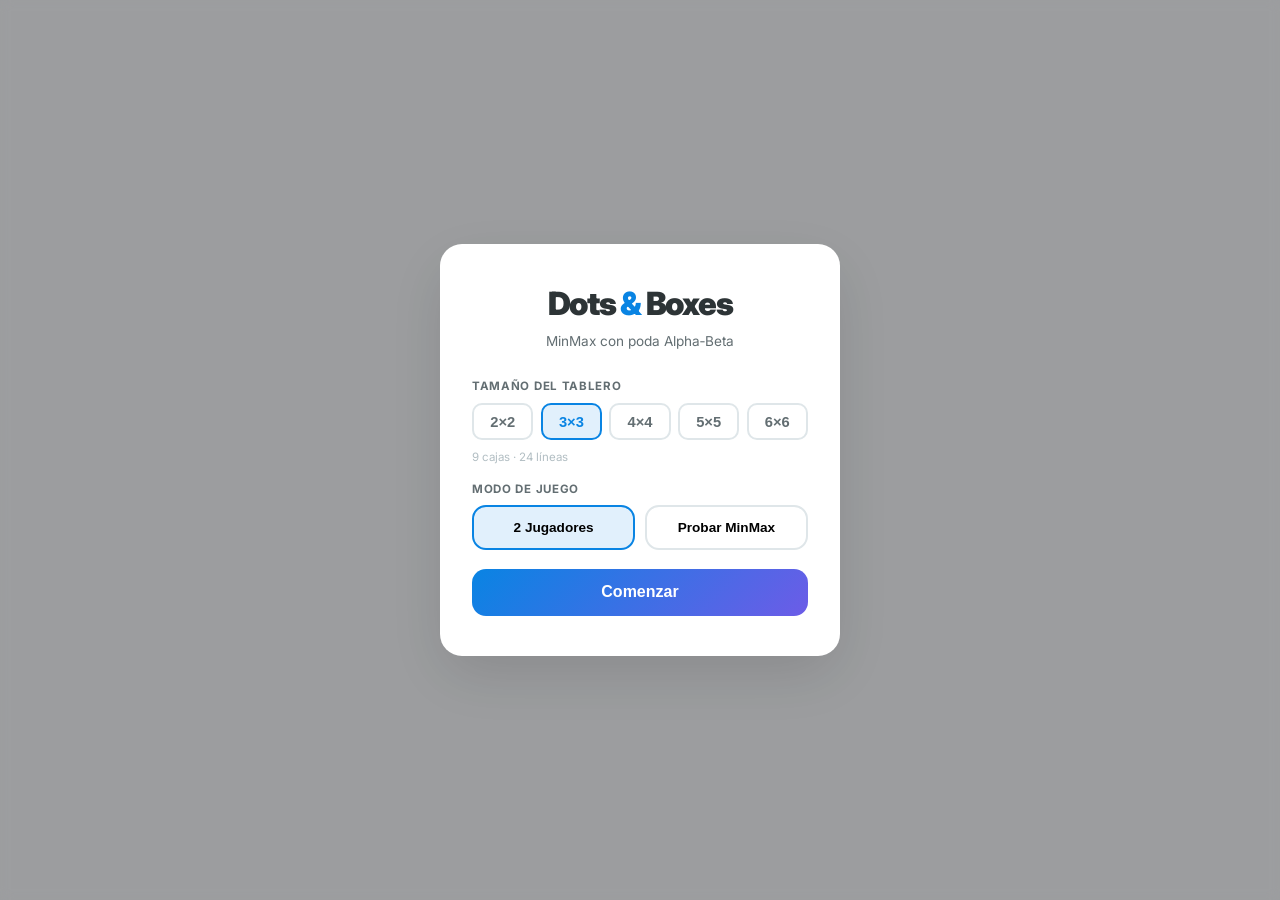
==== index.html @ 19cf9983 "Juego completo implementado sin MinMax" ====
<!DOCTYPE html>
<html lang="es">
<head>
<meta charset="UTF-8">
<meta name="viewport" content="width=device-width,initial-scale=1.0">
<title>Dots &amp; Boxes — MinMax</title>
<link rel="stylesheet" href="styles.css">
<link rel="preconnect" href="https://fonts.googleapis.com">
<link href="https://fonts.googleapis.com/css2?family=Inter:wght@400;600;700;900&display=swap" rel="stylesheet">
</head>
<body>

<div id="settings-screen">
  <div class="settings-card">
    <h1 class="logo">Dots <span>&amp;</span> Boxes</h1>
    <p class="subtitle">MinMax con poda Alpha‑Beta</p>

    <label class="field-label">Tamaño del tablero</label>
    <div class="size-row" id="size-row"></div>
    <span class="hint" id="hint-stats">9 cajas · 24 líneas</span>

    <label class="field-label">Modo de juego</label>
    <div class="mode-row">
      <button class="mode-btn selected" data-mode="pvp" onclick="seleccionarModo('pvp')">2 Jugadores</button>
      <button class="mode-btn" data-mode="pve" onclick="seleccionarModo('pve')">Probar MinMax</button>
    </div>

    <div id="ai-options" style="display:none">
      <label class="field-label">Tú juegas como</label>
      <div class="color-row">
        <button class="color-btn color-blue selected" onclick="seleccionarColorHumano('blue')"><span class="cdot blue-d"></span>Azul (primero)</button>
        <button class="color-btn color-red" onclick="seleccionarColorHumano('red')"><span class="cdot red-d"></span>Rojo</button>
      </div>
    </div>

    <button class="start-btn" onclick="iniciarJuego()">Comenzar</button>
  </div>
</div>

<div id="game-screen" class="hidden">
  <header class="top-bar">
    <h2 class="title">Dots &amp; Boxes</h2>
    <button class="btn-outline" onclick="mostrarConfiguracion()">Nueva partida</button>
  </header>

  <div class="score-panel">
    <div class="score-card sc-blue" id="sc-blue">
      <span class="sc-dot blue-d"></span>
      <div class="sc-info">
        <span class="sc-name" id="name-blue">Azul</span>
        <span class="sc-val" id="score-blue">0</span>
      </div>
    </div>
    <div class="status-center">
      <div id="thinking" class="thinking hidden"><span></span><span></span><span></span></div>
      <span id="status-text">Turno de Azul</span>
    </div>
    <div class="score-card sc-red" id="sc-red">
      <div class="sc-info">
        <span class="sc-name" id="name-red">Rojo</span>
        <span class="sc-val" id="score-red">0</span>
      </div>
      <span class="sc-dot red-d"></span>
    </div>
  </div>

  <div class="board-wrap">
    <canvas id="board"></canvas>
  </div>

  <div id="game-over-bar" class="hidden">
    <button class="btn-play-again" onclick="mostrarConfiguracion()">Jugar de nuevo</button>
  </div>

  <footer class="foot">MinMax α‑β · Dots &amp; Boxes</footer>
</div>

<script src="logicaJuego.js"></script>
<script src="ui.js"></script>
</body>
</html>
---- styles.css ----
*, *::before, *::after { box-sizing: border-box; margin: 0; padding: 0; }

body {
  font-family: 'Inter', system-ui, -apple-system, sans-serif;
  background: #f0f2f5;
  color: #2d3436;
  min-height: 100vh;
  display: flex;
  flex-direction: column;
  align-items: center;
}

.hidden { display: none !important; }

:root {
  --blue:  #0984e3;
  --blue-bg: rgba(9,132,227,.12);
  --red:   #e17055;
  --red-bg: rgba(225,112,85,.12);
  --gray:  #636e72;
  --border: #dfe6e9;
  --bg:    #f0f2f5;
}

#settings-screen {
  position: fixed; inset: 0;
  background: rgba(0,0,0,.35);
  backdrop-filter: blur(6px);
  display: flex; align-items: center; justify-content: center;
  z-index: 100;
  animation: fadeIn .25s ease;
}

.settings-card {
  background: #fff;
  border-radius: 22px;
  padding: 2.5rem 2rem;
  width: 92%; max-width: 400px;
  box-shadow: 0 20px 60px rgba(0,0,0,.12);
  animation: slideUp .35s cubic-bezier(.34,1.56,.64,1);
  display: flex; flex-direction: column; align-items: stretch; gap: .6rem;
  text-align: center;
}

.logo {
  text-align: center; font-size: 2rem; font-weight: 900;
  letter-spacing: -.04em;
}
.logo span { color: var(--blue); }

.subtitle {
  text-align: center; color: var(--gray); font-size: .85rem;
  margin-bottom: .8rem;
}

.field-label {
  font-size: .72rem; font-weight: 700; text-transform: uppercase;
  letter-spacing: .06em; color: var(--gray); margin-top: .5rem;
  text-align: left;
}

.hint {
  font-size: .72rem; color: #b2bec3; text-align: left;
}

.size-row { display: flex; gap: .45rem; }
.size-btn {
  flex: 1; padding: .55rem; border: 2px solid var(--border);
  border-radius: 10px; background: #fff; font-weight: 700;
  font-size: .92rem; color: var(--gray); cursor: pointer;
  transition: .15s;
}
.size-btn:hover { border-color: #b2bec3; }
.size-btn.selected { border-color: var(--blue); color: var(--blue); background: var(--blue-bg); }

.mode-row { display: flex; gap: .6rem; }
.mode-btn {
  flex: 1; padding: .8rem; border: 2px solid var(--border);
  border-radius: 14px; background: #fff; font-weight: 700;
  font-size: .85rem; cursor: pointer; transition: .15s;
}
.mode-btn:hover { border-color: #b2bec3; }
.mode-btn.selected { border-color: var(--blue); background: var(--blue-bg); }

.mode-disabled {
  opacity: .45;
  cursor: not-allowed;
  background: #f8f9fa;
}

.color-row { display: flex; gap: .6rem; }
.color-btn {
  flex: 1; display: flex; align-items: center; gap: .45rem;
  padding: .65rem .9rem; border: 2px solid var(--border);
  border-radius: 12px; background: #fff; font-weight: 600;
  font-size: .82rem; cursor: pointer; transition: .15s;
}
.color-btn:hover { border-color: #b2bec3; }
.color-btn.selected.color-blue { border-color: var(--blue); background: var(--blue-bg); }
.color-btn.selected.color-red  { border-color: var(--red);  background: var(--red-bg);  }

.cdot { width: 11px; height: 11px; border-radius: 50%; flex-shrink: 0; }
.blue-d { background: var(--blue); }
.red-d  { background: var(--red);  }

.start-btn {
  margin-top: .6rem; padding: .9rem; border: none; border-radius: 14px;
  background: linear-gradient(135deg,#0984e3,#6c5ce7);
  color: #fff; font-size: 1rem; font-weight: 800; cursor: pointer;
  transition: .25s;
}
.start-btn:hover { transform: translateY(-2px); box-shadow: 0 8px 22px rgba(9,132,227,.3); }

#game-screen {
  width: 100%; max-width: 740px;
  display: flex; flex-direction: column; align-items: center;
  padding: .5rem 1rem 1rem;
}

.top-bar {
  width: 100%; display: flex; align-items: center;
  justify-content: space-between; padding: 1rem 0 .4rem;
}
.title { font-size: 1.25rem; font-weight: 900; letter-spacing: -.03em; }

.btn-outline {
  padding: .45rem 1rem; border: 2px solid var(--border); border-radius: 10px;
  background: #fff; font-weight: 700; font-size: .8rem; color: var(--gray);
  cursor: pointer; transition: .15s;
}
.btn-outline:hover { border-color: #b2bec3; color: #2d3436; }

.score-panel {
  width: 100%; display: flex; align-items: center;
  justify-content: center; gap: 1rem; padding: .6rem 0;
}

.score-card {
  display: flex; align-items: center; gap: .6rem;
  padding: .6rem 1rem; background: #fff; border-radius: 14px;
  box-shadow: 0 2px 10px rgba(0,0,0,.05);
  border: 2px solid transparent; transition: .25s;
  width: 130px; justify-content: flex-start;
}
.sc-red { justify-content: flex-end; }
.score-card.active { transform: translateY(-2px); box-shadow: 0 4px 16px rgba(0,0,0,.08); }
.sc-blue.active { border-color: rgba(9,132,227,.3); }
.sc-red.active  { border-color: rgba(225,112,85,.3); }

.sc-dot { width: 11px; height: 11px; border-radius: 50%; }
.sc-info { display: flex; flex-direction: column; align-items: center; }
.sc-name { font-size: .7rem; font-weight: 600; text-transform: uppercase; letter-spacing: .04em; color: var(--gray); }
.sc-val  { font-size: 1.6rem; font-weight: 900; line-height: 1; }

.status-center { text-align: center; min-width: 130px; display: flex; flex-direction: column; align-items: center; gap: 4px; }
#status-text { font-size: .85rem; font-weight: 600; color: var(--gray); }
.turn-azul { color: var(--blue) !important; }
.turn-rojo { color: var(--red)  !important; }

.thinking { display: flex; gap: 4px; justify-content: center; margin-top: 2px; }
.thinking span {
  width: 6px; height: 6px; border-radius: 50%; background: var(--gray);
  animation: blink 1.2s ease-in-out infinite;
}
.thinking span:nth-child(2) { animation-delay: .2s; }
.thinking span:nth-child(3) { animation-delay: .4s; }
@keyframes blink {
  0%,80%,100% { transform: scale(.5); opacity: .35; }
  40% { transform: scale(1); opacity: 1; }
}

.board-wrap {
  width: 100%; padding: 1.2rem 0;
  display: flex; justify-content: center;
}
#board { display: block; margin: 0 auto; cursor: pointer; }

#game-over-bar { padding: .5rem; animation: fadeIn .4s ease; }
.btn-play-again {
  padding: .75rem 1.8rem; border: none; border-radius: 14px;
  background: linear-gradient(135deg,#00b894,#00cec9);
  color: #fff; font-size: .95rem; font-weight: 800;
  cursor: pointer; transition: .25s;
}
.btn-play-again:hover { transform: translateY(-2px); box-shadow: 0 8px 22px rgba(0,184,148,.3); }

.foot { margin-top: auto; padding: 1.2rem; font-size: .7rem; color: #b2bec3; }

@keyframes fadeIn { from{opacity:0} to{opacity:1} }
@keyframes slideUp {
  from { opacity:0; transform: translateY(28px) scale(.96); }
  to   { opacity:1; transform: translateY(0) scale(1); }
}
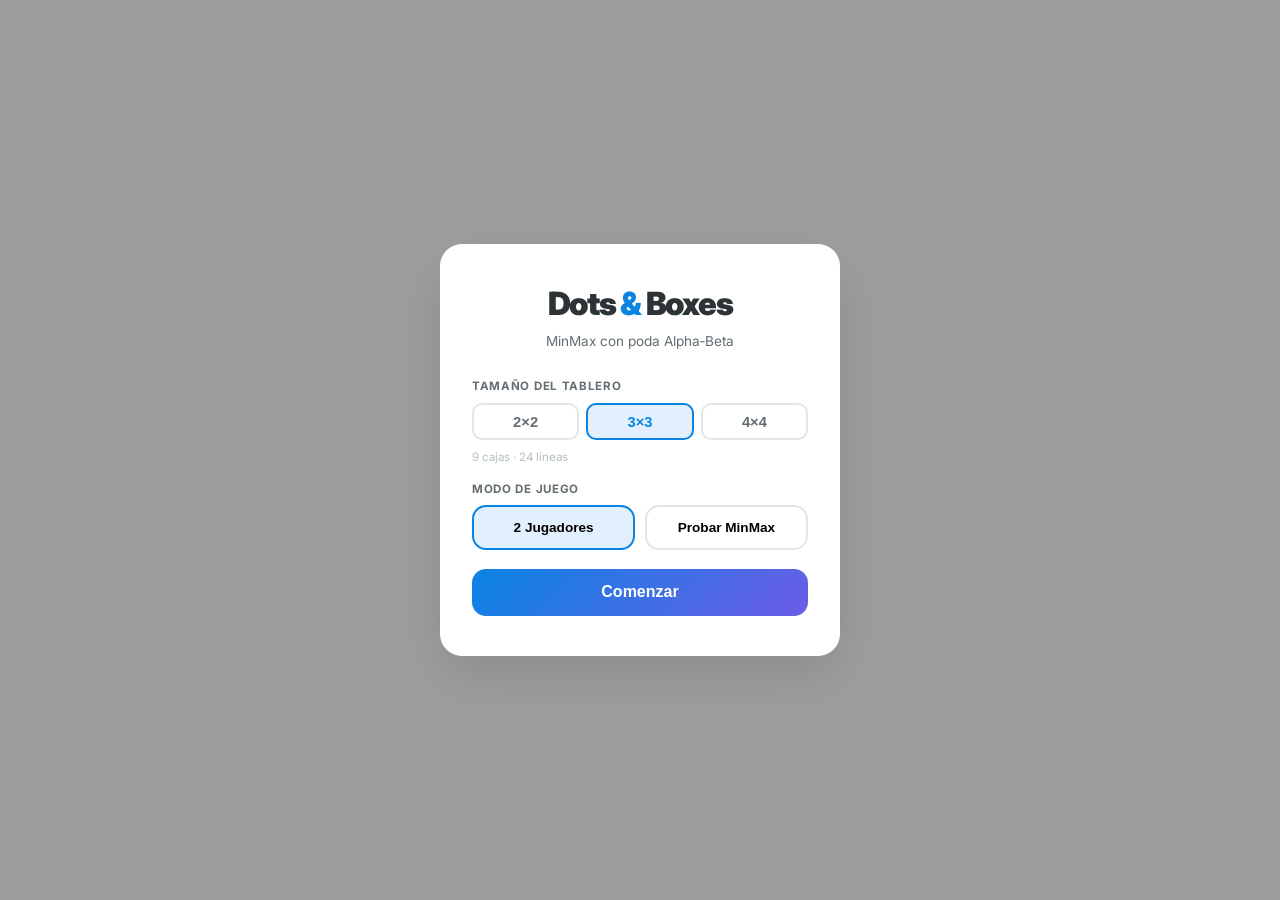
==== commit e656fbd2: "Mejorar la heurística" ====
--- a/index.html
+++ b/index.html
@@ -68,14 +68,32 @@
     <canvas id="board"></canvas>
   </div>
 
+  <!-- Barra de estadísticas en vivo -->
+  <div id="stats-bar">
+    <span class="stat-item">
+      Movimientos: <strong id="move-counter-val">0</strong>
+    </span>
+    <span id="ia-time-badge" class="ia-badge"></span>
+  </div>
+
   <div id="game-over-bar" class="hidden">
     <button class="btn-play-again" onclick="mostrarConfiguracion()">Jugar de nuevo</button>
+  </div>
+
+  <!-- Panel de historial de movimientos -->
+  <div id="log-panel">
+    <div id="log-header">
+      Historial de movimientos
+      <span id="log-resumen" style="display:none"></span>
+    </div>
+    <div id="move-log"></div>
   </div>
 
   <footer class="foot">MinMax α‑β · Dots &amp; Boxes</footer>
 </div>
 
 <script src="logicaJuego.js"></script>
+<script src="minmax.js"></script>
 <script src="ui.js"></script>
 </body>
 </html>
--- a/styles.css
+++ b/styles.css
@@ -186,6 +186,78 @@
 
 .foot { margin-top: auto; padding: 1.2rem; font-size: .7rem; color: #b2bec3; }
 
+/* ── Stats bar ────────────────────────────────────────────────────────────── */
+#stats-bar {
+  width: 100%; display: flex; align-items: center;
+  justify-content: center; gap: 1.2rem;
+  padding: .35rem .5rem; font-size: .82rem;
+  color: var(--gray); min-height: 28px;
+}
+.stat-item strong { color: #2d3436; font-weight: 700; }
+
+.ia-badge {
+  display: inline-block; padding: .18rem .65rem;
+  background: linear-gradient(135deg, #6c5ce7, #0984e3);
+  color: #fff; border-radius: 20px; font-size: .75rem; font-weight: 700;
+  opacity: 0; transform: scale(.85);
+  transition: opacity .25s ease, transform .25s ease;
+  pointer-events: none;
+}
+.ia-badge.visible { opacity: 1; transform: scale(1); }
+
+/* ── Log panel ────────────────────────────────────────────────────────────── */
+#log-panel {
+  width: 100%; max-width: 480px;
+  border: 1.5px solid var(--border); border-radius: 16px;
+  background: #fff; overflow: hidden;
+  margin-bottom: .8rem;
+  box-shadow: 0 2px 10px rgba(0,0,0,.04);
+}
+
+#log-header {
+  display: flex; align-items: center; justify-content: space-between;
+  padding: .55rem 1rem;
+  background: #f8f9fa; border-bottom: 1px solid var(--border);
+  font-size: .72rem; font-weight: 700; text-transform: uppercase;
+  letter-spacing: .05em; color: var(--gray);
+}
+
+#log-resumen {
+  font-size: .7rem; font-weight: 600; color: #2d3436;
+  background: #dfe6e9; padding: .15rem .5rem; border-radius: 8px;
+  text-transform: none; letter-spacing: 0;
+}
+
+#move-log {
+  max-height: 140px; overflow-y: auto;
+  padding: .4rem .5rem; display: flex; flex-direction: column; gap: 2px;
+}
+#move-log:empty::after {
+  content: 'Los movimientos aparecerán aquí…';
+  font-size: .75rem; color: #b2bec3;
+  display: flex; align-items: center; justify-content: center;
+  padding: .6rem; font-style: italic;
+}
+
+.log-item {
+  display: flex; align-items: center; gap: .45rem;
+  padding: .2rem .5rem; border-radius: 8px;
+  font-size: .76rem;
+}
+.log-azul { background: var(--blue-bg); }
+.log-rojo  { background: var(--red-bg);  }
+
+.log-num   { font-weight: 700; color: var(--gray); min-width: 28px; }
+.log-quien { font-weight: 700; min-width: 30px; }
+.log-azul .log-quien { color: var(--blue); }
+.log-rojo  .log-quien { color: var(--red);  }
+.log-mov   { font-family: monospace; font-size: .73rem; color: #636e72; }
+
+/* ── Scrollbar del log ───────────────────────────────────────────────────── */
+#move-log::-webkit-scrollbar { width: 5px; }
+#move-log::-webkit-scrollbar-track { background: transparent; }
+#move-log::-webkit-scrollbar-thumb { background: #dfe6e9; border-radius: 4px; }
+
 @keyframes fadeIn { from{opacity:0} to{opacity:1} }
 @keyframes slideUp {
   from { opacity:0; transform: translateY(28px) scale(.96); }
